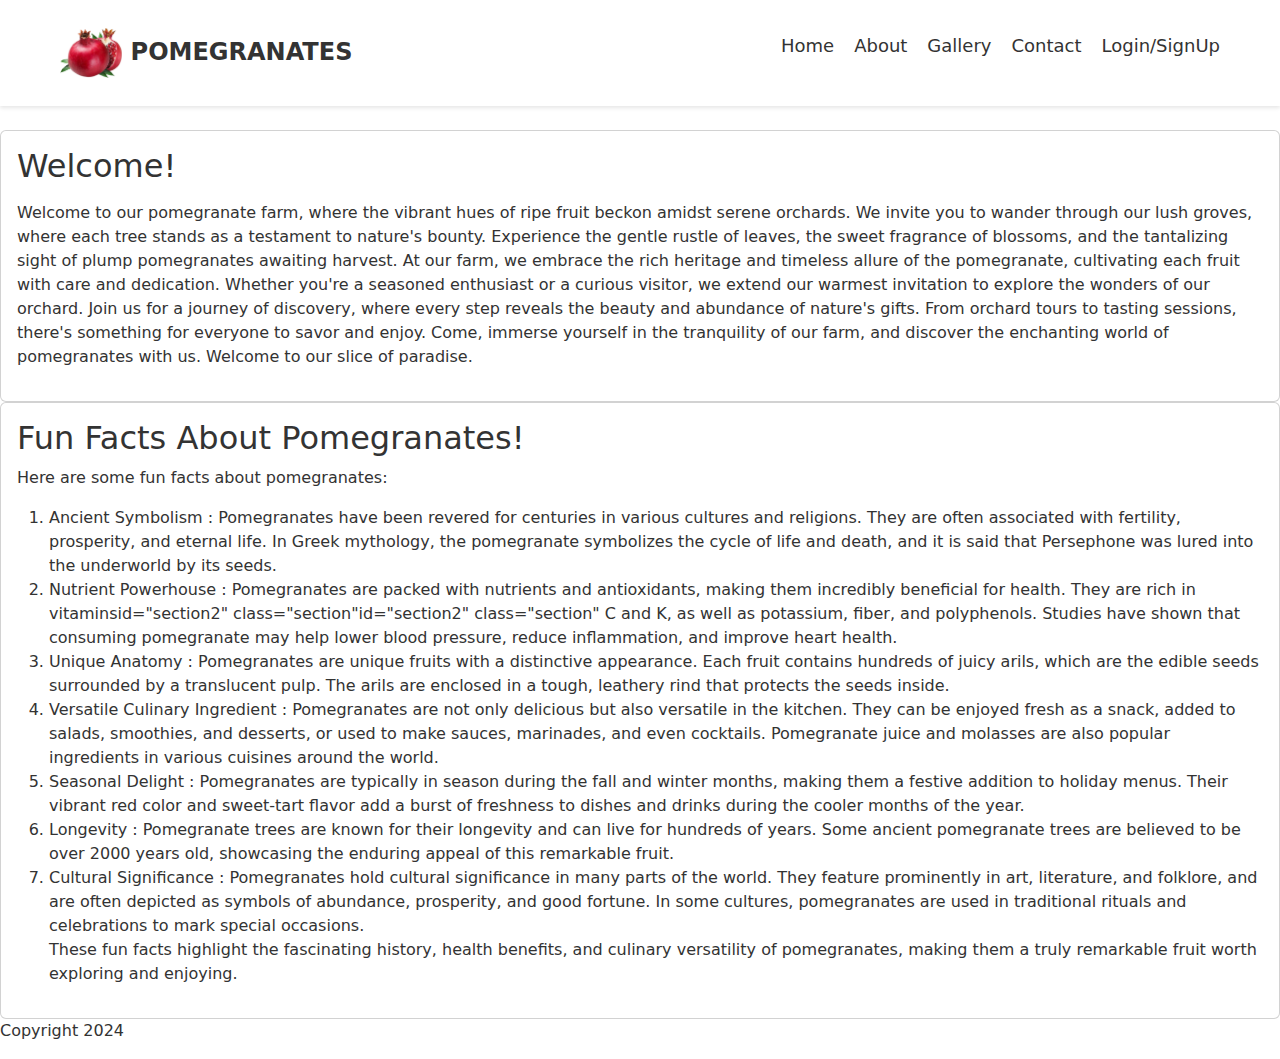
==== index.html @ f24b06ad "Create structure of  website" ====
<!DOCTYPE html>
<html lang="en">
  <head>
    <meta charset="UTF-8" />
    <meta name="viewport" content="width=device-width, initial-scale=1.0" />
    <title>Pomegranates</title>
    <!-- Bootstrap CSS -->
    <link
      href="https://cdnjs.cloudflare.com/ajax/libs/twitter-bootstrap/5.3.0/css/bootstrap.min.css"
      rel="stylesheet"
    />
    <!-- Custom CSS -->
    <link rel="stylesheet" href="./css/styles.css" />
    <link rel="stylesheet" href="<link rel="stylesheet" href="https://cdnjs.cloudflare.com/ajax/libs/font-awesome/6.5.2/css/all.min.css" integrity="sha512-SnH5WK+bZxgPHs44uWIX+LLJAJ9/2PkPKZ5QiAj6Ta86w+fsb2TkcmfRyVX3pBnMFcV7oQPJkl9QevSCWr3W6A==" crossorigin="anonymous" referrerpolicy="no-referrer" />
    <link rel="shortcut icon" href="../images/logo.png" type="image/x-icon">

  </head>
  <body style="--bs-body-color: #333">
    <nav>
      <div class="navbar">
        <div class="container">
          <div class="logo"><img src="./images/logo.png" alt=""> POMEGRANATES</div>
          <ul class="nav-links">
            <li><a href="./index.html">Home</a></li>
            <li><a href="./html/about.html">About</a></li>
            <li><a href="./html/gallery.html">Gallery</a></li>
            <li><a href="./html/contact.html">Contact</a></li>
            <li><a href="./html/loginsignup.html"> Login/SignUp</a></li>
          </ul>
          <div class="burger">
            <div class="line"></div>
            <div class="line"></div>
            <div class="line"></div>
          </div>
        </div>
      </div>
    </nav>
<header>
  <img src="" alt="" class="header">

</header>
   
    <!--  start  section 1 -->
    
      <section id="section2" class="section">
              <div class="card">
                <div class="card-body">
                  <h2 class="card-title">Welcome!</h2>
                  <p class="card-text"></p>
            Welcome to our pomegranate farm, where the vibrant hues of ripe
            fruit beckon amidst serene orchards. We invite you to wander through
            our lush groves, where each tree stands as a testament to nature's
            bounty. Experience the gentle rustle of leaves, the sweet fragrance
            of blossoms, and the tantalizing sight of plump pomegranates
            awaiting harvest. At our farm, we embrace the rich heritage and
            timeless allure of the pomegranate, cultivating each fruit with care
            and dedication. Whether you're a seasoned enthusiast or a curious
            visitor, we extend our warmest invitation to explore the wonders of
            our orchard. Join us for a journey of discovery, where every step
            reveals the beauty and abundance of nature's gifts. From orchard
            tours to tasting sessions, there's something for everyone to savor
            and enjoy. Come, immerse yourself in the tranquility of our farm,
            and discover the enchanting world of pomegranates with us. Welcome
            to our slice of paradise.
                </p>
                </div></div>
       </section>
<!-- end of section 1 -->
    <!-- start of section 2 -->

      <section id="section2" class="section" >
        <div class="card">
          <div class="card-body">
            <h2 class="card-title">Fun Facts About Pomegranates!</h2>
            <p class="card-text">
          
           Here are some fun facts about pomegranates:
            
            <ol>
            
            <li>Ancient Symbolism : Pomegranates have been revered for centuries in various
            cultures and religions. They are often associated with fertility,
            prosperity, and eternal life. In Greek mythology, the pomegranate
            symbolizes the cycle of life and death, and it is said that
            Persephone was lured into the underworld by its seeds.</li>
            
           <li> Nutrient Powerhouse : Pomegranates are packed with nutrients and
            antioxidants, making them incredibly beneficial for health. They are
            rich in vitaminsid="section2" class="section"id="section2" class="section" C and K, as well as potassium, fiber, and
            polyphenols. Studies have shown that consuming pomegranate may help
            lower blood pressure, reduce inflammation, and improve heart health.</li>
            
           <li> Unique Anatomy : Pomegranates are unique fruits with a
            distinctive appearance. Each fruit contains hundreds of juicy arils,
            which are the edible seeds surrounded by a translucent pulp. The
            arils are enclosed in a tough, leathery rind that protects the seeds
            inside. </li>
           
           <li> Versatile Culinary Ingredient : Pomegranates are not
            only delicious but also versatile in the kitchen. They can be
            enjoyed fresh as a snack, added to salads, smoothies, and desserts,
            or used to make sauces, marinades, and even cocktails. Pomegranate
            juice and molasses are also popular ingredients in various cuisines
            around the world. </li>
            
            <li>Seasonal Delight : Pomegranates are
            typically in season during the fall and winter months, making them a
            festive addition to holiday menus. Their vibrant red color and
            sweet-tart flavor add a burst of freshness to dishes and drinks
            during the cooler months of the year.</li>

            <li>Longevity : Pomegranate
            trees are known for their longevity and can live for hundreds of
            years. Some ancient pomegranate trees are believed to be over 2000
            years old, showcasing the enduring appeal of this remarkable fruit.</li>

            <li>Cultural Significance : Pomegranates hold cultural
            significance in many parts of the world. They feature prominently in
            art, literature, and folklore, and are often depicted as symbols of
            abundance, prosperity, and good fortune. In some cultures,
            pomegranates are used in traditional rituals and celebrations to
            mark special occasions. </li>
            
            These fun facts highlight the fascinating
            history, health benefits, and culinary versatility of pomegranates,
            making them a truly remarkable fruit worth exploring and enjoying.
        </ol></p>
    </div></div></section>
   <!-- end of section 2 -->

   <footer>
    <p> Copyright 2024 </p>
   </footer>

    <!-- Bootstrap JavaScript (optional) -->
    <script src="https://cdnjs.cloudflare.com/ajax/libs/twitter-bootstrap/5.3.0/js/bootstrap.bundle.min.js"></script>
    <!-- Custom JavaScript -->
    <script src="./app.js"></script>
  </body>
</html>
---- css/styles.css ----
@import url(./popup.css);
/* Reset default margin and padding */
* {
  margin: 0;
  padding: 0;
  box-sizing: border-box;
}

/* Style the navigation bar */
.navbar {
  background-color: #fff;
  box-shadow: 0 2px 4px rgba(0, 0, 0, 0.1);
}

.container {
  max-width: 1200px;
  margin: 0 auto;
  padding: 20px;
  display: flex;
  align-items: center;
  justify-content: space-between;
}

.logo {
  font-size: 24px;
  font-weight: bold;
  color: #333;
}

.logo img{

  height:50px;
}

.nav-links {
  list-style: none;
  display: flex;
}

.nav-links li {
  margin-left: 20px;
}

.nav-links li:first-child {
  margin-left: 0;
}

.nav-links li a {
  text-decoration: none;
  color: #333;
  font-size: 18px;
  transition: color 0.3s ease;
}

.nav-links li a:hover {
  color: #007bff;
}

/* Burger menu for mobile */
.burger {
  display: none;
  cursor: pointer;
}

.burger .line {
  width: 25px;
  height: 3px;
  background-color: #333;
  margin: 5px;
  transition: transform 0.4s ease;
}

/* Media queries for responsiveness */
@media screen and (max-width: 768px) {
  .container {
    padding: 10px;
  }

  .nav-links {
    display: none;
    flex-direction: column;
    position: absolute;
    top: 60px;
    right: 0;
    background-color: #fff;
    width: 100%;
    box-shadow: 0 2px 4px rgba(0, 0, 0, 0.1);
  }

  .nav-links.show {
    display: flex;
  }

  .nav-links li {
    margin: 0;
    text-align: center;
  }

  .burger {
    display: block;
  }

  .burger.active .line:nth-child(1) {
    transform: rotate(-45deg) translate(-5px, 6px);
  }

  .burger.active .line:nth-child(2) {
    opacity: 0;
  }

  .burger.active .line:nth-child(3) {
    transform: rotate(45deg) translate(-5px, -6px);
  }
}
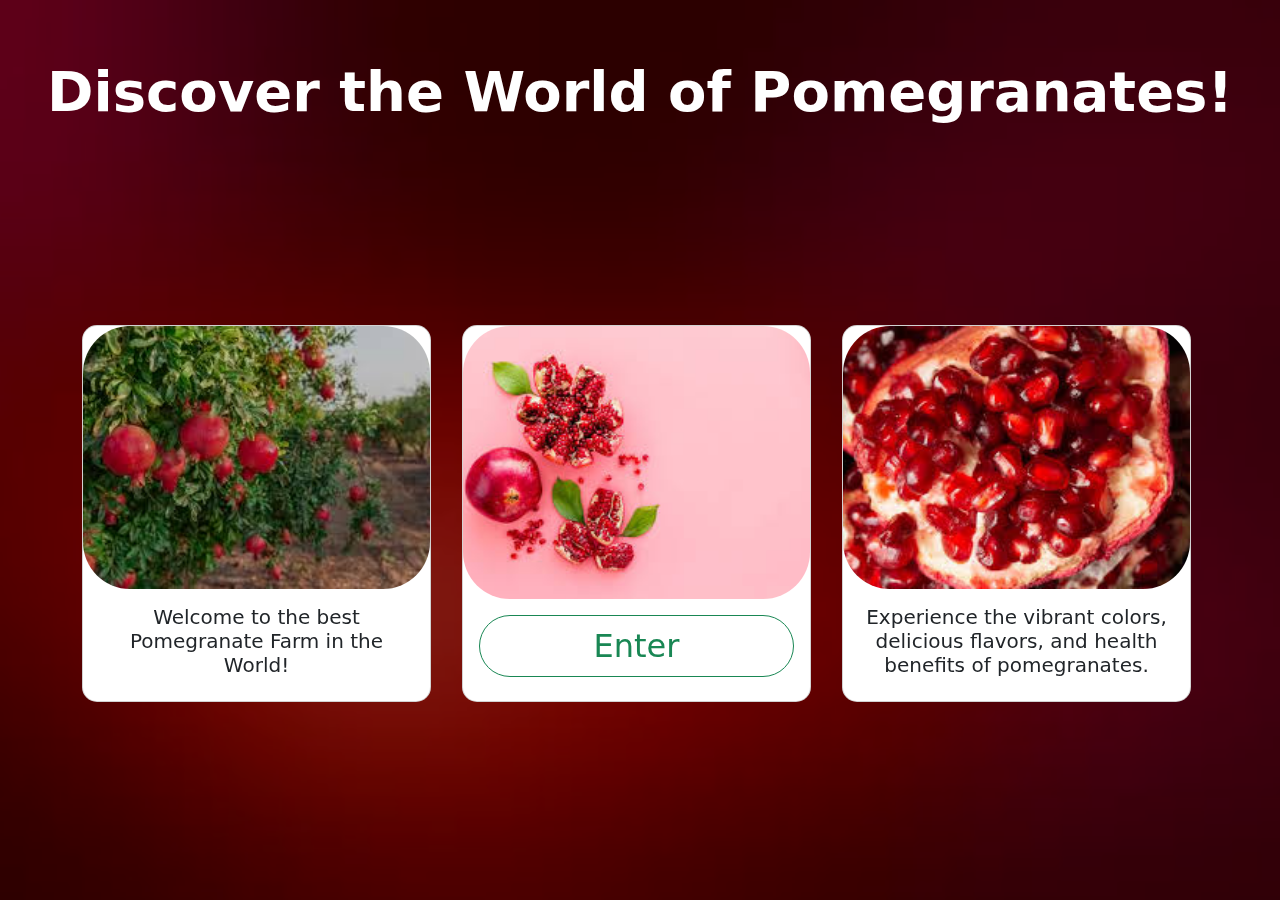
==== commit f17d51f0: "Update web pages" ====
--- a/index.html
+++ b/index.html
@@ -11,21 +11,29 @@
     />
     <!-- Custom CSS -->
     <link rel="stylesheet" href="./css/styles.css" />
-    <link rel="stylesheet" href="<link rel="stylesheet" href="https://cdnjs.cloudflare.com/ajax/libs/font-awesome/6.5.2/css/all.min.css" integrity="sha512-SnH5WK+bZxgPHs44uWIX+LLJAJ9/2PkPKZ5QiAj6Ta86w+fsb2TkcmfRyVX3pBnMFcV7oQPJkl9QevSCWr3W6A==" crossorigin="anonymous" referrerpolicy="no-referrer" />
-    <link rel="shortcut icon" href="../images/logo.png" type="image/x-icon">
-
+    <link rel="stylesheet" href="
+    <link
+      rel="stylesheet"
+      href="https://cdnjs.cloudflare.com/ajax/libs/font-awesome/6.5.2/css/all.min.css"
+      integrity="sha512-SnH5WK+bZxgPHs44uWIX+LLJAJ9/2PkPKZ5QiAj6Ta86w+fsb2TkcmfRyVX3pBnMFcV7oQPJkl9QevSCWr3W6A=="
+      crossorigin="anonymous"
+      referrerpolicy="no-referrer"
+    />
+    <link rel="shortcut icon" href="../images/logo.png" type="image/x-icon" />
   </head>
   <body style="--bs-body-color: #333">
     <nav>
       <div class="navbar">
         <div class="container">
-          <div class="logo"><img src="./images/logo.png" alt=""> POMEGRANATES</div>
+          <div class="logo">
+            <img src="./images/logo.png" alt="" /> POMEGRANATES
+          </div>
           <ul class="nav-links">
             <li><a href="./index.html">Home</a></li>
             <li><a href="./html/about.html">About</a></li>
             <li><a href="./html/gallery.html">Gallery</a></li>
             <li><a href="./html/contact.html">Contact</a></li>
-            <li><a href="./html/loginsignup.html"> Login/SignUp</a></li>
+            <li><a href="./html/login.html"> Login</a>/<a href="./html/signup.html">Signup</a></li>
           </ul>
           <div class="burger">
             <div class="line"></div>
@@ -35,106 +43,131 @@
         </div>
       </div>
     </nav>
-<header>
-  <img src="" alt="" class="header">
+    <header>
+      <div class="p-2 mb-4 bg-light rounded-3">
+        <div class="container-fluid">
+          <img
+            src="./images/Pomegranatemotion.gif"
+            alt="pomegif"
+            class="img-fluid"
+          />
+        </div>
+      </div>
+    </header>
 
-</header>
-   
-    <!--  start  section 1 -->
-    
-      <section id="section2" class="section">
-              <div class="card">
-                <div class="card-body">
-                  <h2 class="card-title">Welcome!</h2>
-                  <p class="card-text"></p>
-            Welcome to our pomegranate farm, where the vibrant hues of ripe
-            fruit beckon amidst serene orchards. We invite you to wander through
-            our lush groves, where each tree stands as a testament to nature's
-            bounty. Experience the gentle rustle of leaves, the sweet fragrance
-            of blossoms, and the tantalizing sight of plump pomegranates
-            awaiting harvest. At our farm, we embrace the rich heritage and
-            timeless allure of the pomegranate, cultivating each fruit with care
-            and dedication. Whether you're a seasoned enthusiast or a curious
-            visitor, we extend our warmest invitation to explore the wonders of
-            our orchard. Join us for a journey of discovery, where every step
-            reveals the beauty and abundance of nature's gifts. From orchard
-            tours to tasting sessions, there's something for everyone to savor
-            and enjoy. Come, immerse yourself in the tranquility of our farm,
-            and discover the enchanting world of pomegranates with us. Welcome
-            to our slice of paradise.
+    <!-- start section 1 -->
+    <section id="section1" class="section">
+      <div class="container">
+        <div class="row">
+          <div class="col-md-6">
+            <div class="card sect1">
+              <div class="card-body">
+                <h2 class="card-title">Welcome!</h2>
+
+                <p class="card-text">
+                  Welcome to our pomegranate farm, where the vibrant hues of
+                  ripe fruit beckon amidst serene orchards. We invite you to
+                  wander through our lush groves, where each tree stands as a
+                  testament to nature's bounty. Experience the gentle rustle of
+                  leaves, the sweet fragrance of blossoms, and the tantalizing
+                  sight of plump pomegranates awaiting harvest.
                 </p>
-                </div></div>
-       </section>
-<!-- end of section 1 -->
+
+                <p>
+                  At our farm, we embrace the rich heritage and timeless allure
+                  of the pomegranate, cultivating each fruit with care and
+                  dedication. Whether you're a seasoned enthusiast or a curious
+                  visitor, we extend our warmest invitation to explore the
+                  wonders of our orchard.
+                </p>
+
+                <p>
+                  Join us for a journey of discovery, where every step reveals
+                  the beauty and abundance of nature's gifts. From orchard tours
+                  to tasting sessions, there's something for everyone to savor
+                  and enjoy.
+                </p>
+
+                <p>
+                  Come, immerse yourself in the tranquility of our farm, and
+                  discover the enchanting world of pomegranates with us. Welcome
+                  to our slice of paradise.
+                </p>
+              </div>
+            </div>
+          </div>
+          <div class="col-md-6 ">
+            <img
+              src="./images/onesidefruitfarm1.jpg"
+              alt=" img-fluid pom farm d-flex float-"
+            />
+          </div>
+        </div>
+      </div>
+    </section>
+    <!-- end of section 1 -->
+
     <!-- start of section 2 -->
+    <section id="section2" class="section">
+      <div class="container">
+        <div class="row">
+          <div class="col-md-6">
+            <img
+              src="./images/fruitwredbg.jpg"
+              alt="pomegranates with red background"
+              class="img-fluid"
+            />
+          </div>
+          <div class="col-md-6">
+            <div class="card sect2">
+              <div class="card-body">
+                <h2 class="card-title">Facts About Pomegranates!</h2>
+                <ol>
+                  <li>
+                    Pomegranates are packed with nutrients and antioxidants,
+                    making them incredibly beneficial for health. They are rich
+                    in vitamins C and K, as well as potassium, fiber, and
+                    polyphenols. Studies have shown that consuming pomegranate
+                    may help lower blood pressure, reduce inflammation, and
+                    improve heart health.
+                  </li>
+                  <li>
+                    Pomegranate trees are known for their longevity and can live
+                    for hundreds of years. Some ancient pomegranate trees are
+                    believed to be over 2000 years old, showcasing the enduring
+                    appeal of this remarkable fruit.
+                  </li>
+                  <li>
+                    Pomegranates hold cultural significance in many parts of the
+                    world prominently in art, literature, and folklore, and are
+                    often depicted as symbols of abundance, prosperity, and good
+                    fortune.
+                  </li>
+                </ol>
+              </div>
+            </div>
+          </div>
+        </div>
+      </div>
+    </section>
+    <!-- end of section 2 -->
 
-      <section id="section2" class="section" >
-        <div class="card">
-          <div class="card-body">
-            <h2 class="card-title">Fun Facts About Pomegranates!</h2>
-            <p class="card-text">
-          
-           Here are some fun facts about pomegranates:
-            
-            <ol>
-            
-            <li>Ancient Symbolism : Pomegranates have been revered for centuries in various
-            cultures and religions. They are often associated with fertility,
-            prosperity, and eternal life. In Greek mythology, the pomegranate
-            symbolizes the cycle of life and death, and it is said that
-            Persephone was lured into the underworld by its seeds.</li>
-            
-           <li> Nutrient Powerhouse : Pomegranates are packed with nutrients and
-            antioxidants, making them incredibly beneficial for health. They are
-            rich in vitaminsid="section2" class="section"id="section2" class="section" C and K, as well as potassium, fiber, and
-            polyphenols. Studies have shown that consuming pomegranate may help
-            lower blood pressure, reduce inflammation, and improve heart health.</li>
-            
-           <li> Unique Anatomy : Pomegranates are unique fruits with a
-            distinctive appearance. Each fruit contains hundreds of juicy arils,
-            which are the edible seeds surrounded by a translucent pulp. The
-            arils are enclosed in a tough, leathery rind that protects the seeds
-            inside. </li>
-           
-           <li> Versatile Culinary Ingredient : Pomegranates are not
-            only delicious but also versatile in the kitchen. They can be
-            enjoyed fresh as a snack, added to salads, smoothies, and desserts,
-            or used to make sauces, marinades, and even cocktails. Pomegranate
-            juice and molasses are also popular ingredients in various cuisines
-            around the world. </li>
-            
-            <li>Seasonal Delight : Pomegranates are
-            typically in season during the fall and winter months, making them a
-            festive addition to holiday menus. Their vibrant red color and
-            sweet-tart flavor add a burst of freshness to dishes and drinks
-            during the cooler months of the year.</li>
-
-            <li>Longevity : Pomegranate
-            trees are known for their longevity and can live for hundreds of
-            years. Some ancient pomegranate trees are believed to be over 2000
-            years old, showcasing the enduring appeal of this remarkable fruit.</li>
-
-            <li>Cultural Significance : Pomegranates hold cultural
-            significance in many parts of the world. They feature prominently in
-            art, literature, and folklore, and are often depicted as symbols of
-            abundance, prosperity, and good fortune. In some cultures,
-            pomegranates are used in traditional rituals and celebrations to
-            mark special occasions. </li>
-            
-            These fun facts highlight the fascinating
-            history, health benefits, and culinary versatility of pomegranates,
-            making them a truly remarkable fruit worth exploring and enjoying.
-        </ol></p>
-    </div></div></section>
-   <!-- end of section 2 -->
-
-   <footer>
-    <p> Copyright 2024 </p>
-   </footer>
+    <footer>
+      <p>&copy; 2024</p>
+    </footer>
 
     <!-- Bootstrap JavaScript (optional) -->
     <script src="https://cdnjs.cloudflare.com/ajax/libs/twitter-bootstrap/5.3.0/js/bootstrap.bundle.min.js"></script>
     <!-- Custom JavaScript -->
     <script src="./app.js"></script>
+    <script>document.addEventListener("DOMContentLoaded", function() {
+      if (!sessionStorage.getItem("visitedCover")) {
+        window.location.href = "./html/cover.html";
+        sessionStorage.setItem("visitedCover", "true");
+      }
+    });
+    </script>
   </body>
 </html>
+
+
--- a/css/styles.css
+++ b/css/styles.css
@@ -1,4 +1,4 @@
-@import url(./popup.css);
+
 /* Reset default margin and padding */
 * {
   margin: 0;
@@ -12,7 +12,7 @@
   box-shadow: 0 2px 4px rgba(0, 0, 0, 0.1);
 }
 
-.container {
+.container nav {
   max-width: 1200px;
   margin: 0 auto;
   padding: 20px;
@@ -20,6 +20,14 @@
   align-items: center;
   justify-content: space-between;
 }
+
+.container nav {
+  max-width: 1200px;
+  margin: 0 auto;
+  padding: 20px;
+  display: flex;
+  align-items: center;
+   }
 
 .logo {
   font-size: 24px;
@@ -69,6 +77,13 @@
   margin: 5px;
   transition: transform 0.4s ease;
 }
+footer {
+  text-align: center;
+  margin-top: 7px; 
+  background-color: red;
+  color:white;
+}
+
 
 /* Media queries for responsiveness */
 @media screen and (max-width: 768px) {
@@ -98,6 +113,7 @@
 
   .burger {
     display: block;
+    color: red;
   }
 
   .burger.active .line:nth-child(1) {
@@ -112,3 +128,70 @@
     transform: rotate(45deg) translate(-5px, -6px);
   }
 }
+
+
+.sect1{
+  border: 17px groove red;
+  width: 100%;
+}
+#sect1 p {
+  display: flex;
+  border: 7px groove red;
+  width: 35%;
+
+  
+  
+}
+.pomgray{
+  display: flex;
+  flex-direction: column;
+  
+}
+.sect2{
+  border: 17px groove red;
+  width: 100%;
+}
+section img{
+  width:100%;
+  height:100%;
+ padding: 17px;
+}
+/* .sec3{
+  height: min-content;
+} */
+.sec2 .sec3  .flex {
+    display: flex;
+}
+
+.sec2 .sec3
+  .flex img {
+    margin-top: 0;
+    max-width: 100%;
+}
+
+.sec2,.sec3
+  .flex .text-box {
+    width: 100vw;
+}
+
+/* gallery page starts */
+
+.gallery {
+  display: flex;
+  flex-wrap: wrap;
+  gap: 20px; /* Adjust the gap between gallery items */
+}
+
+.gallery-item {
+  flex: 1 1 300px; /* Adjust the width of each gallery item */
+}
+
+.gallery-item img {
+  width: 100%;
+  height: 177px;
+  border-radius: 8px; /* Add border radius for rounded corners */
+}
+.gallery-item {
+  flex: 1 1 auto; /* Allow items to grow and shrink based on available space */
+  max-width: 300px; /* Limit the maximum width of each item */
+}
